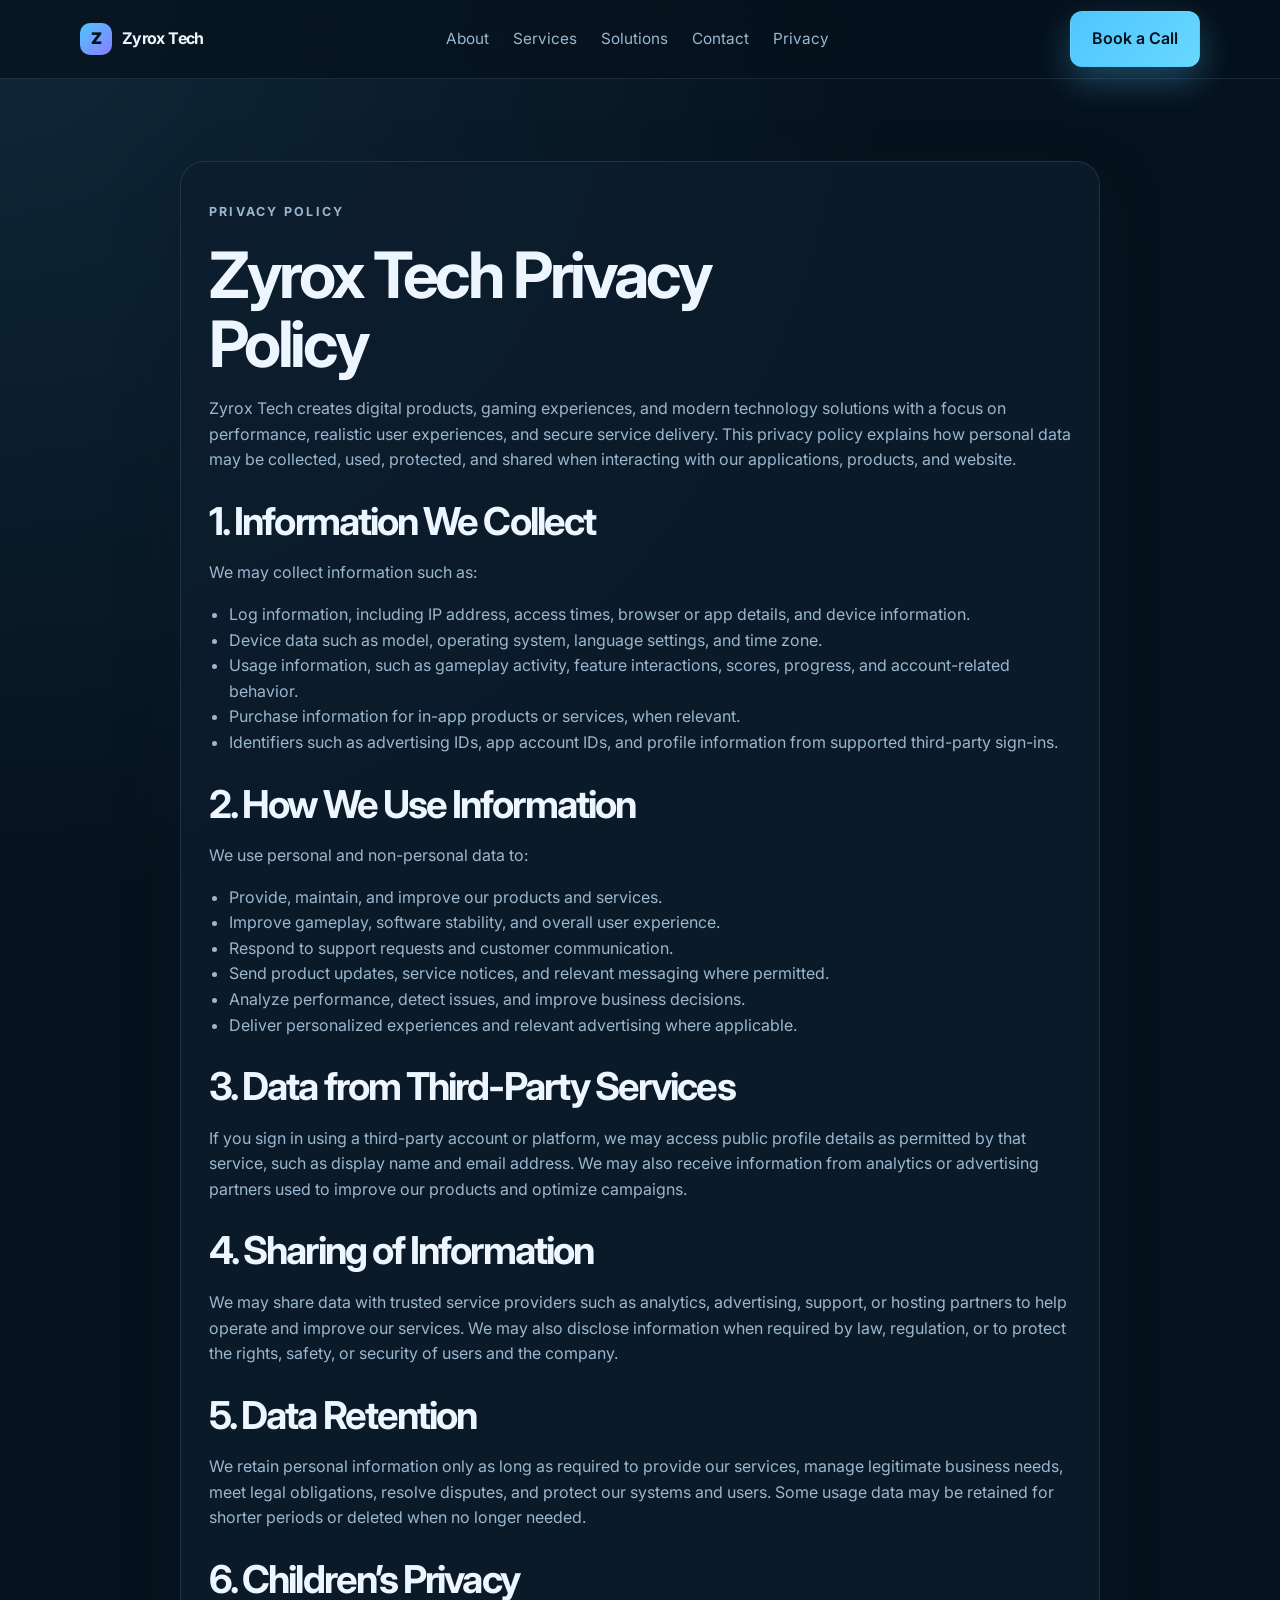
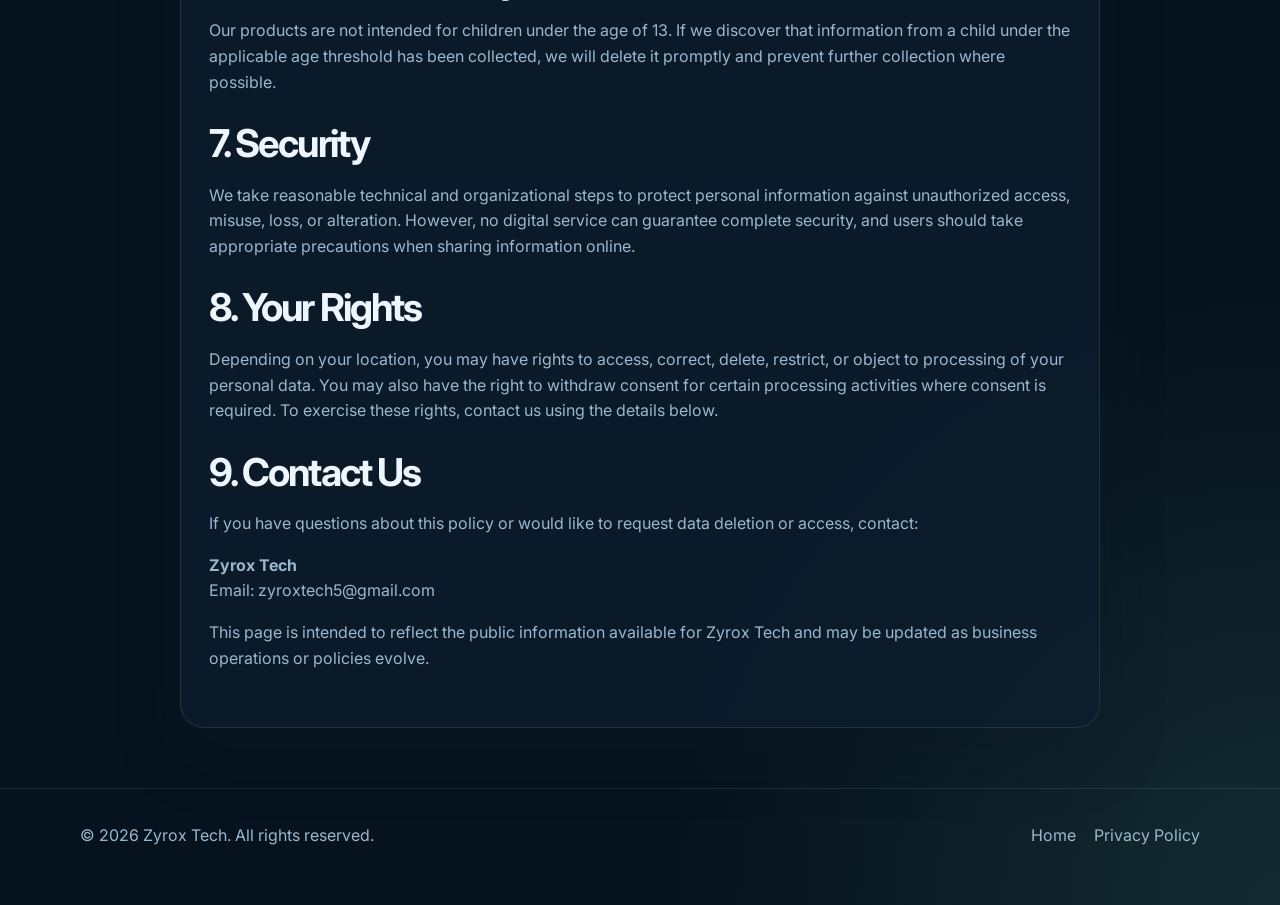
==== privacy.html @ b1bd2c1c "Create Zyrox Tech landing page and privacy policy website in the repository." ====
<!DOCTYPE html>
<html lang="en">
  <head>
    <meta charset="UTF-8" />
    <meta name="viewport" content="width=device-width, initial-scale=1.0" />
    <title>Privacy Policy | Zyrox Tech</title>
    <meta
      name="description"
      content="View the privacy policy for Zyrox Tech and learn how data is handled for games, products, and customer support."
    />
    <link rel="preconnect" href="https://fonts.googleapis.com" />
    <link rel="preconnect" href="https://fonts.gstatic.com" crossorigin />
    <link
      href="https://fonts.googleapis.com/css2?family=Inter:wght@400;500;600;700;800;900&display=swap"
      rel="stylesheet"
    />
    <link rel="stylesheet" href="styles.css" />
  </head>
  <body>
    <header class="site-header">
      <div class="container nav-wrap">
        <a href="index.html" class="brand" aria-label="Zyrox Tech home">
          <span class="brand-mark">Z</span>
          <span>Zyrox Tech</span>
        </a>

        <nav class="main-nav" aria-label="Main navigation">
          <a href="index.html#about">About</a>
          <a href="index.html#services">Services</a>
          <a href="index.html#solutions">Solutions</a>
          <a href="index.html#contact">Contact</a>
          <a href="privacy.html">Privacy</a>
        </nav>

        <a href="index.html#contact" class="button button-primary header-button">Book a Call</a>
      </div>
    </header>

    <main class="page-shell">
      <div class="container">
        <article class="policy-box">
          <p class="eyebrow">Privacy Policy</p>
          <h1>Zyrox Tech Privacy Policy</h1>

          <p>
            Zyrox Tech creates digital products, gaming experiences, and modern technology solutions with a focus on performance,
            realistic user experiences, and secure service delivery. This privacy policy explains how personal data may be collected,
            used, protected, and shared when interacting with our applications, products, and website.
          </p>

          <h2>1. Information We Collect</h2>
          <p>We may collect information such as:</p>
          <ul>
            <li>Log information, including IP address, access times, browser or app details, and device information.</li>
            <li>Device data such as model, operating system, language settings, and time zone.</li>
            <li>Usage information, such as gameplay activity, feature interactions, scores, progress, and account-related behavior.</li>
            <li>Purchase information for in-app products or services, when relevant.</li>
            <li>Identifiers such as advertising IDs, app account IDs, and profile information from supported third-party sign-ins.</li>
          </ul>

          <h2>2. How We Use Information</h2>
          <p>We use personal and non-personal data to:</p>
          <ul>
            <li>Provide, maintain, and improve our products and services.</li>
            <li>Improve gameplay, software stability, and overall user experience.</li>
            <li>Respond to support requests and customer communication.</li>
            <li>Send product updates, service notices, and relevant messaging where permitted.</li>
            <li>Analyze performance, detect issues, and improve business decisions.</li>
            <li>Deliver personalized experiences and relevant advertising where applicable.</li>
          </ul>

          <h2>3. Data from Third-Party Services</h2>
          <p>
            If you sign in using a third-party account or platform, we may access public profile details as permitted by that service,
            such as display name and email address. We may also receive information from analytics or advertising partners used to improve
            our products and optimize campaigns.
          </p>

          <h2>4. Sharing of Information</h2>
          <p>
            We may share data with trusted service providers such as analytics, advertising, support, or hosting partners to help operate
            and improve our services. We may also disclose information when required by law, regulation, or to protect the rights, safety,
            or security of users and the company.
          </p>

          <h2>5. Data Retention</h2>
          <p>
            We retain personal information only as long as required to provide our services, manage legitimate business needs, meet legal
            obligations, resolve disputes, and protect our systems and users. Some usage data may be retained for shorter periods or deleted
            when no longer needed.
          </p>

          <h2>6. Children’s Privacy</h2>
          <p>
            Our products are not intended for children under the age of 13. If we discover that information from a child under the applicable
            age threshold has been collected, we will delete it promptly and prevent further collection where possible.
          </p>

          <h2>7. Security</h2>
          <p>
            We take reasonable technical and organizational steps to protect personal information against unauthorized access, misuse, loss,
            or alteration. However, no digital service can guarantee complete security, and users should take appropriate precautions when
            sharing information online.
          </p>

          <h2>8. Your Rights</h2>
          <p>
            Depending on your location, you may have rights to access, correct, delete, restrict, or object to processing of your personal data.
            You may also have the right to withdraw consent for certain processing activities where consent is required. To exercise these rights,
            contact us using the details below.
          </p>

          <h2>9. Contact Us</h2>
          <p>If you have questions about this policy or would like to request data deletion or access, contact:</p>
          <p><strong>Zyrox Tech</strong><br />Email: zyroxtech5@gmail.com</p>

          <p>
            This page is intended to reflect the public information available for Zyrox Tech and may be updated as business operations or policies evolve.
          </p>
        </article>
      </div>
    </main>

    <footer class="site-footer">
      <div class="container footer-wrap">
        <p>© <span id="year"></span> Zyrox Tech. All rights reserved.</p>
        <div class="footer-links">
          <a href="index.html">Home</a>
          <a href="privacy.html">Privacy Policy</a>
        </div>
      </div>
    </footer>

    <script src="script.js"></script>
  </body>
</html>
---- styles.css ----
* {
  box-sizing: border-box;
}

:root {
  --bg: #06121d;
  --bg-soft: #0d1d2d;
  --panel: rgba(13, 29, 45, 0.75);
  --panel-strong: #11273b;
  --card: #102334;
  --card-2: #0c1d2d;
  --line: rgba(174, 213, 255, 0.12);
  --text: #edf6ff;
  --muted: #9bb7ce;
  --primary: #4ec5ff;
  --primary-2: #7ae0c8;
  --accent: #8a7dff;
  --shadow: 0 24px 60px rgba(14, 25, 38, 0.45);
}

html {
  scroll-behavior: smooth;
}

body {
  margin: 0;
  font-family: "Inter", sans-serif;
  background:
    radial-gradient(circle at top left, rgba(78, 197, 255, 0.12), transparent 32%),
    radial-gradient(circle at bottom right, rgba(122, 224, 200, 0.12), transparent 22%),
    var(--bg);
  color: var(--text);
  line-height: 1.6;
}

img {
  max-width: 100%;
  display: block;
}

a {
  color: inherit;
  text-decoration: none;
}

button,
input,
textarea {
  font: inherit;
}

.container {
  width: min(1120px, calc(100% - 32px));
  margin: 0 auto;
}

.site-header {
  position: sticky;
  top: 0;
  z-index: 30;
  backdrop-filter: blur(16px);
  background: rgba(6, 18, 29, 0.75);
  border-bottom: 1px solid var(--line);
}

.nav-wrap {
  display: flex;
  align-items: center;
  justify-content: space-between;
  min-height: 78px;
  gap: 24px;
}

.brand {
  display: inline-flex;
  align-items: center;
  gap: 10px;
  font-weight: 700;
  letter-spacing: -0.04em;
}

.brand-mark {
  display: grid;
  place-items: center;
  width: 32px;
  height: 32px;
  border-radius: 10px;
  background: linear-gradient(135deg, var(--primary), var(--accent));
  color: #03121d;
  font-weight: 900;
}

.main-nav {
  display: flex;
  align-items: center;
  gap: 24px;
  color: var(--muted);
  font-size: 0.96rem;
}

.main-nav a {
  transition: color 0.2s ease;
}

.main-nav a:hover,
.footer-links a:hover {
  color: var(--text);
}

.button {
  display: inline-flex;
  align-items: center;
  justify-content: center;
  padding: 0.9rem 1.3rem;
  border-radius: 12px;
  border: 1px solid transparent;
  font-weight: 600;
  transition: transform 0.2s ease, box-shadow 0.2s ease, border-color 0.2s ease;
}

.button:hover {
  transform: translateY(-1px);
}

.button-primary {
  background: linear-gradient(135deg, var(--primary), #68d8ff);
  color: #03121d;
  box-shadow: 0 14px 34px rgba(78, 197, 255, 0.3);
}

.button-secondary {
  border-color: rgba(255, 255, 255, 0.12);
  background: rgba(255, 255, 255, 0.02);
  color: var(--text);
}

.hero {
  padding: 96px 0 52px;
}

.hero-grid {
  display: grid;
  grid-template-columns: 1.15fr 0.85fr;
  align-items: center;
  gap: 40px;
}

.eyebrow {
  margin: 0 0 18px;
  color: var(--primary-2);
  font-size: 0.78rem;
  letter-spacing: 0.18em;
  text-transform: uppercase;
  font-weight: 700;
}

h1,
h2,
h3 {
  margin: 0 0 18px;
  letter-spacing: -0.05em;
  line-height: 1.08;
}

h1 {
  font-size: clamp(2.8rem, 5vw, 5rem);
  max-width: 620px;
}

h2 {
  font-size: clamp(2rem, 3vw, 3rem);
}

.hero-text,
.contact-copy,
.info-card p,
.process-item p,
.split-grid p,
.site-footer p {
  color: var(--muted);
}

.hero-text {
  max-width: 580px;
  font-size: 1.04rem;
}

.hero-actions {
  display: flex;
  gap: 14px;
  margin: 28px 0 34px;
  flex-wrap: wrap;
}

.hero-points {
  list-style: none;
  padding: 0;
  display: flex;
  flex-wrap: wrap;
  gap: 22px;
  color: var(--muted);
  font-size: 0.92rem;
}

.hero-points li {
  position: relative;
  padding-left: 18px;
}

.hero-points li::before {
  content: "";
  position: absolute;
  left: 0;
  top: 50%;
  transform: translateY(-50%);
  width: 8px;
  height: 8px;
  border-radius: 50%;
  background: linear-gradient(135deg, var(--primary-2), var(--primary));
}

.hero-panel {
  position: relative;
  min-height: 430px;
  display: flex;
  flex-direction: column;
  justify-content: center;
  gap: 18px;
}

.panel-card {
  width: min(420px, 100%);
  background: linear-gradient(180deg, rgba(17, 39, 59, 0.9), rgba(12, 29, 45, 0.9));
  border: 1px solid var(--line);
  border-radius: 22px;
  box-shadow: var(--shadow);
}

.top-card {
  padding: 30px 28px;
  margin-left: 46px;
  min-height: 130px;
}

.label {
  display: block;
  margin-bottom: 18px;
  color: var(--muted);
  font-size: 0.72rem;
  letter-spacing: 0.12em;
  text-transform: uppercase;
}

.top-card strong,
.metric-card strong,
.mini-card strong {
  display: block;
  font-size: clamp(1.8rem, 3vw, 2.4rem);
  letter-spacing: -0.06em;
}

.top-card small {
  color: var(--muted);
}

.metric-card {
  display: flex;
  justify-content: space-between;
  gap: 18px;
  padding: 26px 22px;
  margin-left: 10px;
}

.metric-card > div {
  flex: 1;
}

.mini-card {
  display: flex;
  align-items: center;
  gap: 16px;
  padding: 18px 20px;
  margin-left: 74px;
}

.dot {
  width: 14px;
  height: 14px;
  border-radius: 50%;
  background: linear-gradient(135deg, var(--primary-2), var(--primary));
  box-shadow: 0 0 18px rgba(122, 224, 200, 0.7);
}

.logo-strip {
  padding: 18px 0 8px;
}

.logo-row {
  display: grid;
  grid-template-columns: repeat(5, minmax(0, 1fr));
  gap: 16px;
  padding: 18px 0;
  border-top: 1px solid var(--line);
  border-bottom: 1px solid var(--line);
  color: rgba(237, 246, 255, 0.75);
  text-transform: uppercase;
  letter-spacing: 0.18em;
  font-size: 0.72rem;
  text-align: center;
}

.section {
  padding: 90px 0;
}

.alt-section {
  background: rgba(255, 255, 255, 0.015);
  border-top: 1px solid var(--line);
  border-bottom: 1px solid var(--line);
}

.split-grid {
  display: grid;
  grid-template-columns: 1fr 1fr;
  gap: 36px;
  align-items: center;
}

.section-head {
  margin-bottom: 32px;
}

.section-head.narrow {
  max-width: 670px;
}

.card-grid {
  display: grid;
  grid-template-columns: repeat(4, minmax(0, 1fr));
  gap: 22px;
}

.info-card {
  padding: 24px 22px 26px;
  border-radius: 22px;
  background: linear-gradient(180deg, rgba(13, 29, 45, 0.9), rgba(9, 22, 36, 0.95));
  border: 1px solid var(--line);
}

.icon {
  display: inline-flex;
  align-items: center;
  justify-content: center;
  width: 56px;
  height: 56px;
  border-radius: 16px;
  margin-bottom: 18px;
  background: linear-gradient(135deg, rgba(78, 197, 255, 0.16), rgba(122, 224, 200, 0.16));
  color: var(--primary);
  font-weight: 700;
}

.info-card h3,
.process-item h3 {
  font-size: 1.35rem;
}

.process-grid {
  display: grid;
  grid-template-columns: repeat(4, minmax(0, 1fr));
  gap: 18px;
}

.process-item {
  padding: 24px 20px;
  border-radius: 20px;
  background: rgba(255, 255, 255, 0.02);
  border: 1px solid var(--line);
}

.process-item span {
  display: inline-block;
  margin-bottom: 18px;
  color: var(--primary);
  font-weight: 700;
}

.stats-section {
  padding-top: 0;
}

.stats-grid {
  display: grid;
  grid-template-columns: repeat(4, minmax(0, 1fr));
  gap: 18px;
}

.stats-grid > div {
  padding: 28px 20px;
  text-align: center;
  border-radius: 20px;
  background: linear-gradient(180deg, rgba(17, 39, 59, 0.8), rgba(10, 21, 32, 0.92));
  border: 1px solid var(--line);
}

.stats-grid strong {
  display: block;
  font-size: clamp(1.9rem, 3vw, 2.7rem);
  letter-spacing: -0.06em;
}

.stats-grid span {
  color: var(--muted);
}

.contact-wrap {
  display: grid;
  grid-template-columns: 0.9fr 1.1fr;
  gap: 30px;
  align-items: center;
}

.contact-form {
  display: flex;
  flex-direction: column;
  gap: 18px;
  padding: 26px;
  border-radius: 22px;
  background: linear-gradient(180deg, rgba(13, 29, 45, 0.92), rgba(9, 22, 36, 0.95));
  border: 1px solid var(--line);
  box-shadow: var(--shadow);
}

.contact-form label {
  display: flex;
  flex-direction: column;
  gap: 10px;
  color: var(--muted);
  font-size: 0.9rem;
}

.contact-form input,
.contact-form textarea {
  width: 100%;
  border: 1px solid rgba(255, 255, 255, 0.1);
  border-radius: 12px;
  background: rgba(255, 255, 255, 0.012);
  padding: 0.9rem 1rem;
  color: var(--text);
  resize: vertical;
}

.contact-form input:focus,
.contact-form textarea:focus {
  outline: 2px solid rgba(78, 197, 255, 0.35);
  border-color: rgba(78, 197, 255, 0.38);
}

.site-footer {
  padding: 18px 0 40px;
  border-top: 1px solid var(--line);
}

.footer-wrap {
  display: flex;
  align-items: center;
  justify-content: space-between;
  gap: 18px;
  flex-wrap: wrap;
}

.footer-links {
  display: flex;
  align-items: center;
  gap: 18px;
  color: var(--muted);
}


.page-shell {
  padding: 82px 0 60px;
}

.policy-box {
  max-width: 920px;
  margin: 0 auto;
  padding: 40px 28px;
  border: 1px solid var(--line);
  background: rgba(13, 29, 45, 0.8);
  border-radius: 24px;
  box-shadow: var(--shadow);
}

.policy-box p,
.policy-box li,
.policy-box h2,
.policy-box h3 {
  color: var(--text);
}

.policy-box p,
.policy-box li {
  color: var(--muted);
}

.policy-box ul {
  margin-top: 12px;
  padding-left: 20px;
}

.policy-box h2 {
  margin-top: 28px;
}

@media (max-width: 980px) {
  .card-grid,
  .process-grid,
  .stats-grid,
  .logo-row {
    grid-template-columns: repeat(2, minmax(0, 1fr));
  }

  .hero-grid,
  .split-grid,
  .contact-wrap {
    grid-template-columns: 1fr;
  }
}

@media (max-width: 720px) {
  .main-nav {
    display: none;
  }

  .header-button {
    display: none;
  }

  .card-grid,
  .process-grid,
  .stats-grid,
  .logo-row {
    grid-template-columns: 1fr;
  }

  .hero {
    padding-top: 64px;
  }

  .hero-panel {
    min-height: auto;
  }

  .top-card,
  .metric-card,
  .mini-card {
    margin-left: 0;
  }

  .site-footer {
    padding-bottom: 32px;
  }
}
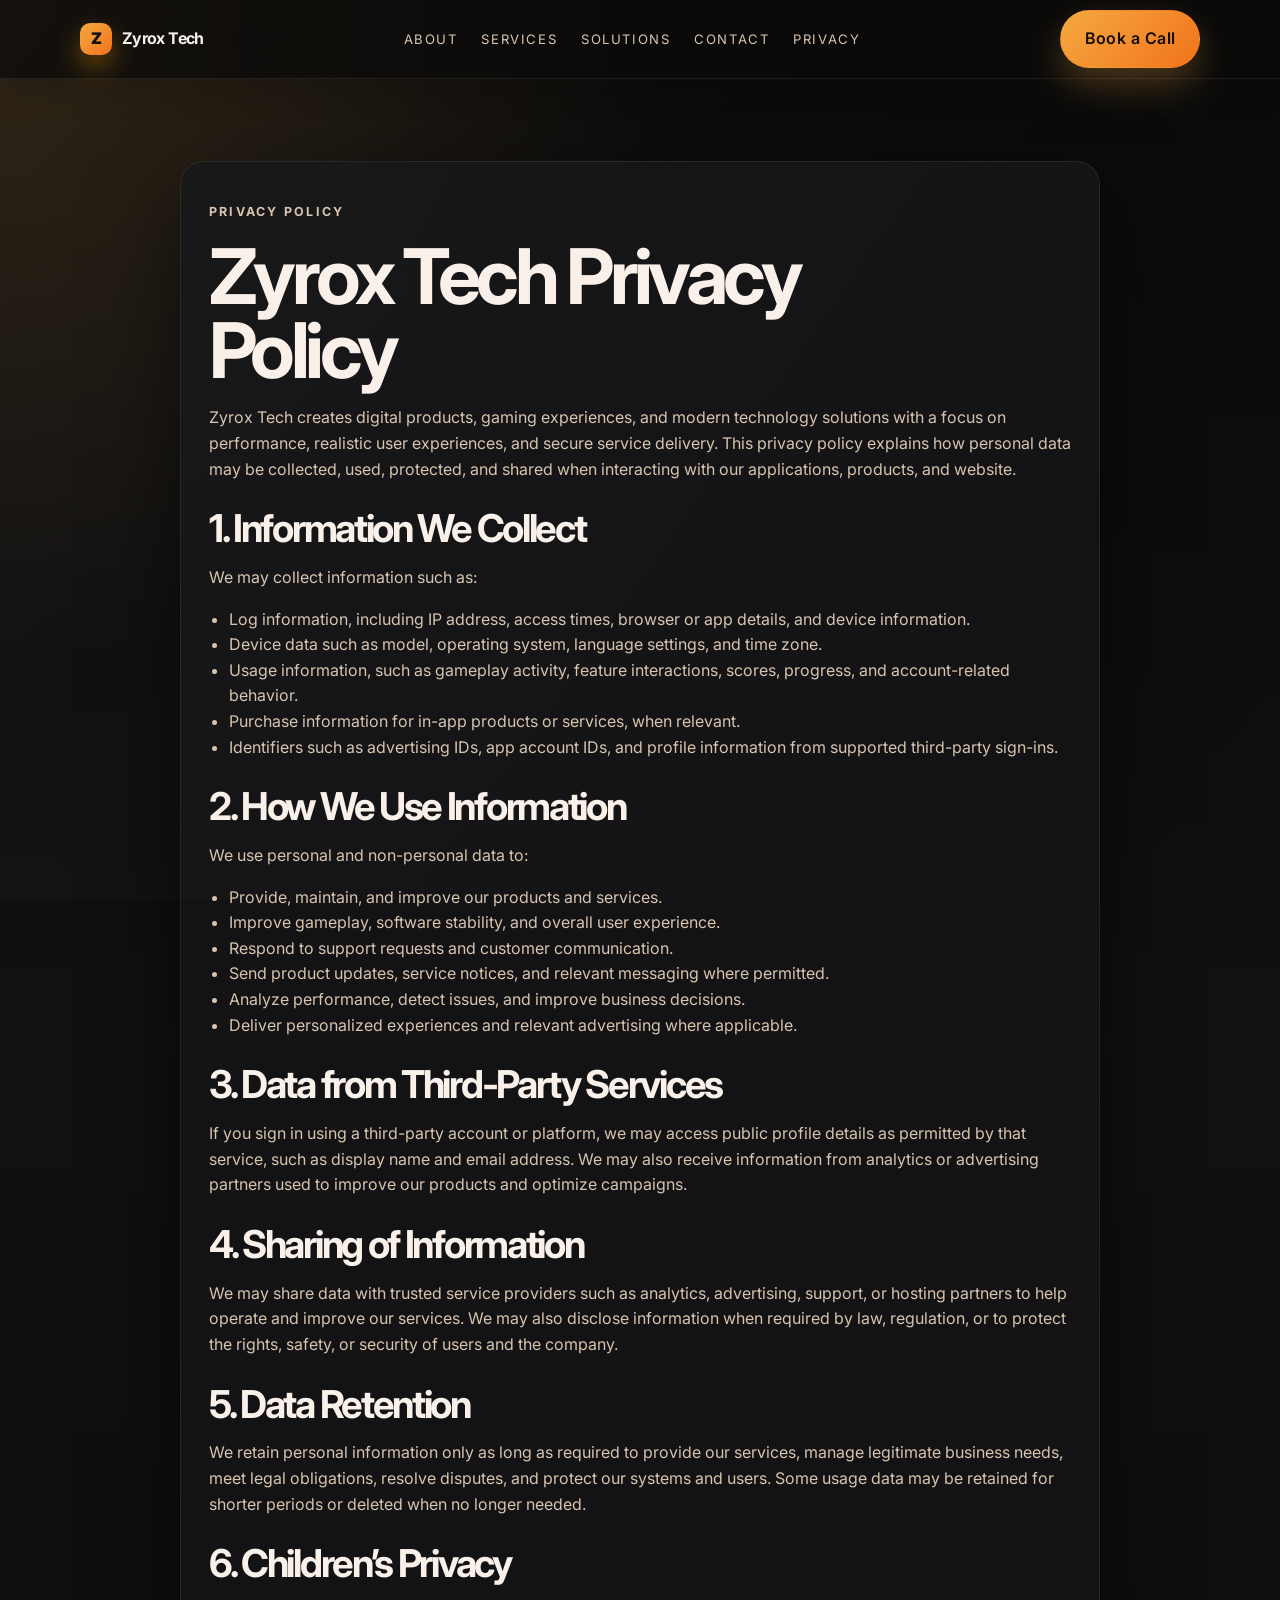
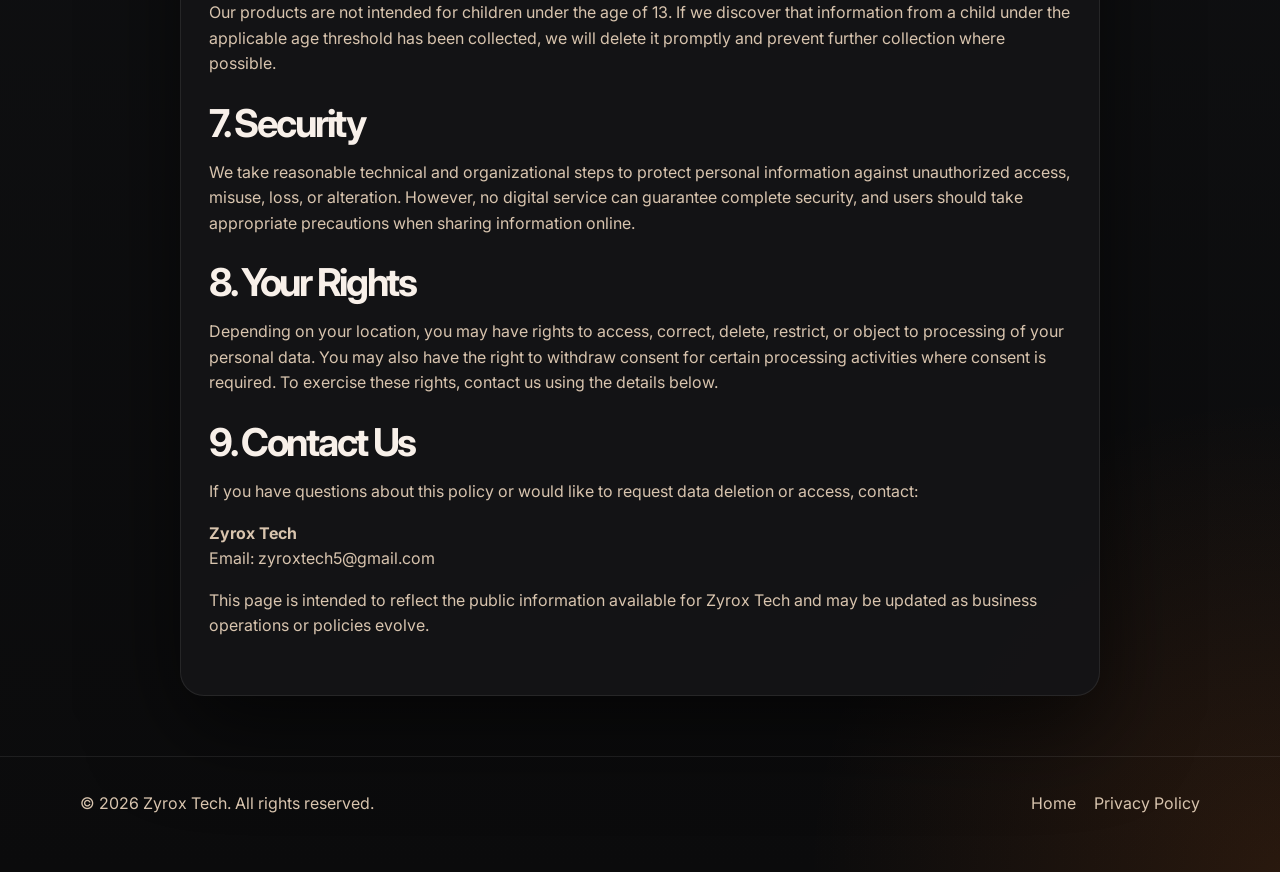
==== commit 03cf1dcc: "Add sitemap and deploy site metadata" ====
--- a/privacy.html
+++ b/privacy.html
@@ -14,6 +14,7 @@
       href="https://fonts.googleapis.com/css2?family=Inter:wght@400;500;600;700;800;900&display=swap"
       rel="stylesheet"
     />
+    <link rel="sitemap" type="application/xml" title="Sitemap" href="/sitemap.xml" />
     <link rel="stylesheet" href="styles.css" />
   </head>
   <body>
--- a/styles.css
+++ b/styles.css
@@ -3,19 +3,19 @@
 }
 
 :root {
-  --bg: #06121d;
-  --bg-soft: #0d1d2d;
-  --panel: rgba(13, 29, 45, 0.75);
-  --panel-strong: #11273b;
-  --card: #102334;
-  --card-2: #0c1d2d;
-  --line: rgba(174, 213, 255, 0.12);
-  --text: #edf6ff;
-  --muted: #9bb7ce;
-  --primary: #4ec5ff;
-  --primary-2: #7ae0c8;
-  --accent: #8a7dff;
-  --shadow: 0 24px 60px rgba(14, 25, 38, 0.45);
+  --bg: #0a0a0a;
+  --bg-soft: #121214;
+  --panel: rgba(18, 18, 21, 0.86);
+  --panel-strong: #1d1d1f;
+  --card: #121316;
+  --card-2: #17181a;
+  --line: rgba(255, 255, 255, 0.08);
+  --text: #f8f0e9;
+  --muted: #d8c4ae;
+  --primary: #f4a940;
+  --primary-2: #f2731b;
+  --accent: #f7d7a4;
+  --shadow: 0 32px 90px rgba(0, 0, 0, 0.58);
 }
 
 html {
@@ -26,11 +26,19 @@
   margin: 0;
   font-family: "Inter", sans-serif;
   background:
-    radial-gradient(circle at top left, rgba(78, 197, 255, 0.12), transparent 32%),
-    radial-gradient(circle at bottom right, rgba(122, 224, 200, 0.12), transparent 22%),
-    var(--bg);
+    radial-gradient(circle at top left, rgba(244, 169, 64, 0.15), transparent 24%),
+    radial-gradient(circle at bottom right, rgba(242, 115, 27, 0.13), transparent 17%),
+    linear-gradient(180deg, #090909 0%, #101113 42%, #0b0b0c 100%);
   color: var(--text);
   line-height: 1.6;
+}
+
+body::before {
+  content: "";
+  position: fixed;
+  inset: 0;
+  pointer-events: none;
+  background: linear-gradient(125deg, rgba(255, 255, 255, 0.025), rgba(255, 255, 255, 0));
 }
 
 img {
@@ -58,9 +66,10 @@
   position: sticky;
   top: 0;
   z-index: 30;
-  backdrop-filter: blur(16px);
-  background: rgba(6, 18, 29, 0.75);
+  backdrop-filter: blur(18px);
+  background: rgba(10, 10, 10, 0.72);
   border-bottom: 1px solid var(--line);
+  box-shadow: 0 10px 30px rgba(0, 0, 0, 0.18);
 }
 
 .nav-wrap {
@@ -85,9 +94,10 @@
   width: 32px;
   height: 32px;
   border-radius: 10px;
-  background: linear-gradient(135deg, var(--primary), var(--accent));
-  color: #03121d;
+  background: linear-gradient(135deg, var(--primary), var(--primary-2));
+  color: #120f0d;
   font-weight: 900;
+  box-shadow: 0 12px 26px rgba(245, 158, 11, 0.38);
 }
 
 .main-nav {
@@ -95,26 +105,48 @@
   align-items: center;
   gap: 24px;
   color: var(--muted);
-  font-size: 0.96rem;
+  font-size: 0.82rem;
+  letter-spacing: 0.12em;
+  text-transform: uppercase;
 }
 
 .main-nav a {
+  position: relative;
   transition: color 0.2s ease;
 }
 
 .main-nav a:hover,
+.main-nav a.active,
 .footer-links a:hover {
   color: var(--text);
 }
 
+.main-nav a::after {
+  content: "";
+  position: absolute;
+  left: 0;
+  bottom: -8px;
+  width: 100%;
+  height: 1px;
+  background: linear-gradient(90deg, var(--primary), transparent);
+  opacity: 0;
+  transition: opacity 0.2s ease;
+}
+
+.main-nav a:hover::after,
+.main-nav a.active::after {
+  opacity: 1;
+}
+
 .button {
   display: inline-flex;
   align-items: center;
   justify-content: center;
-  padding: 0.9rem 1.3rem;
-  border-radius: 12px;
+  padding: 0.95rem 1.45rem;
+  border-radius: 999px;
   border: 1px solid transparent;
   font-weight: 600;
+  letter-spacing: 0.03em;
   transition: transform 0.2s ease, box-shadow 0.2s ease, border-color 0.2s ease;
 }
 
@@ -123,13 +155,13 @@
 }
 
 .button-primary {
-  background: linear-gradient(135deg, var(--primary), #68d8ff);
-  color: #03121d;
-  box-shadow: 0 14px 34px rgba(78, 197, 255, 0.3);
+  background: linear-gradient(135deg, var(--primary), var(--primary-2));
+  color: #120d08;
+  box-shadow: 0 16px 36px rgba(244, 169, 64, 0.28);
 }
 
 .button-secondary {
-  border-color: rgba(255, 255, 255, 0.12);
+  border-color: rgba(255, 255, 255, 0.09);
   background: rgba(255, 255, 255, 0.02);
   color: var(--text);
 }
@@ -140,14 +172,14 @@
 
 .hero-grid {
   display: grid;
-  grid-template-columns: 1.15fr 0.85fr;
-  align-items: center;
-  gap: 40px;
+  grid-template-columns: 1.18fr 0.82fr;
+  align-items: center;
+  gap: 48px;
 }
 
 .eyebrow {
   margin: 0 0 18px;
-  color: var(--primary-2);
+  color: var(--accent);
   font-size: 0.78rem;
   letter-spacing: 0.18em;
   text-transform: uppercase;
@@ -158,12 +190,12 @@
 h2,
 h3 {
   margin: 0 0 18px;
-  letter-spacing: -0.05em;
-  line-height: 1.08;
+  letter-spacing: -0.06em;
+  line-height: 0.96;
 }
 
 h1 {
-  font-size: clamp(2.8rem, 5vw, 5rem);
+  font-size: clamp(3.1rem, 6vw, 6rem);
   max-width: 620px;
 }
 
@@ -181,8 +213,9 @@
 }
 
 .hero-text {
-  max-width: 580px;
-  font-size: 1.04rem;
+  max-width: 560px;
+  font-size: 1.08rem;
+  color: rgba(216, 196, 174, 0.9);
 }
 
 .hero-actions {
@@ -217,6 +250,7 @@
   height: 8px;
   border-radius: 50%;
   background: linear-gradient(135deg, var(--primary-2), var(--primary));
+  box-shadow: 0 0 16px rgba(245, 158, 11, 0.6);
 }
 
 .hero-panel {
@@ -230,9 +264,9 @@
 
 .panel-card {
   width: min(420px, 100%);
-  background: linear-gradient(180deg, rgba(17, 39, 59, 0.9), rgba(12, 29, 45, 0.9));
-  border: 1px solid var(--line);
-  border-radius: 22px;
+  background: linear-gradient(180deg, rgba(26, 25, 27, 0.98), rgba(15, 15, 18, 0.96));
+  border: 1px solid rgba(255, 255, 255, 0.06);
+  border-radius: 26px;
   box-shadow: var(--shadow);
 }
 
@@ -240,12 +274,13 @@
   padding: 30px 28px;
   margin-left: 46px;
   min-height: 130px;
+  border-color: rgba(245, 158, 11, 0.2);
 }
 
 .label {
   display: block;
   margin-bottom: 18px;
-  color: var(--muted);
+  color: rgba(247, 209, 138, 0.75);
   font-size: 0.72rem;
   letter-spacing: 0.12em;
   text-transform: uppercase;
@@ -288,7 +323,7 @@
   height: 14px;
   border-radius: 50%;
   background: linear-gradient(135deg, var(--primary-2), var(--primary));
-  box-shadow: 0 0 18px rgba(122, 224, 200, 0.7);
+  box-shadow: 0 0 18px rgba(245, 158, 11, 0.72);
 }
 
 .logo-strip {
@@ -302,7 +337,7 @@
   padding: 18px 0;
   border-top: 1px solid var(--line);
   border-bottom: 1px solid var(--line);
-  color: rgba(237, 246, 255, 0.75);
+  color: rgba(247, 241, 234, 0.7);
   text-transform: uppercase;
   letter-spacing: 0.18em;
   font-size: 0.72rem;
@@ -343,19 +378,26 @@
 .info-card {
   padding: 24px 22px 26px;
   border-radius: 22px;
-  background: linear-gradient(180deg, rgba(13, 29, 45, 0.9), rgba(9, 22, 36, 0.95));
+  background: linear-gradient(180deg, rgba(20, 20, 23, 0.95), rgba(12, 12, 14, 0.98));
   border: 1px solid var(--line);
+  transition: transform 0.2s ease, border-color 0.2s ease, box-shadow 0.2s ease;
+}
+
+.info-card:hover {
+  transform: translateY(-2px);
+  border-color: rgba(245, 158, 11, 0.28);
+  box-shadow: 0 18px 38px rgba(0, 0, 0, 0.2);
 }
 
 .icon {
   display: inline-flex;
   align-items: center;
   justify-content: center;
-  width: 56px;
-  height: 56px;
-  border-radius: 16px;
+  width: 58px;
+  height: 58px;
+  border-radius: 14px;
   margin-bottom: 18px;
-  background: linear-gradient(135deg, rgba(78, 197, 255, 0.16), rgba(122, 224, 200, 0.16));
+  background: linear-gradient(135deg, rgba(245, 158, 11, 0.18), rgba(249, 115, 22, 0.12));
   color: var(--primary);
   font-weight: 700;
 }
@@ -399,7 +441,7 @@
   padding: 28px 20px;
   text-align: center;
   border-radius: 20px;
-  background: linear-gradient(180deg, rgba(17, 39, 59, 0.8), rgba(10, 21, 32, 0.92));
+  background: linear-gradient(180deg, rgba(24, 23, 26, 0.9), rgba(12, 12, 16, 0.98));
   border: 1px solid var(--line);
 }
 
@@ -426,7 +468,7 @@
   gap: 18px;
   padding: 26px;
   border-radius: 22px;
-  background: linear-gradient(180deg, rgba(13, 29, 45, 0.92), rgba(9, 22, 36, 0.95));
+  background: linear-gradient(180deg, rgba(20, 20, 23, 0.96), rgba(12, 12, 16, 0.98));
   border: 1px solid var(--line);
   box-shadow: var(--shadow);
 }
@@ -442,9 +484,9 @@
 .contact-form input,
 .contact-form textarea {
   width: 100%;
-  border: 1px solid rgba(255, 255, 255, 0.1);
+  border: 1px solid rgba(255, 255, 255, 0.08);
   border-radius: 12px;
-  background: rgba(255, 255, 255, 0.012);
+  background: rgba(255, 255, 255, 0.02);
   padding: 0.9rem 1rem;
   color: var(--text);
   resize: vertical;
@@ -452,8 +494,8 @@
 
 .contact-form input:focus,
 .contact-form textarea:focus {
-  outline: 2px solid rgba(78, 197, 255, 0.35);
-  border-color: rgba(78, 197, 255, 0.38);
+  outline: 2px solid rgba(245, 158, 11, 0.34);
+  border-color: rgba(245, 158, 11, 0.42);
 }
 
 .site-footer {
@@ -475,7 +517,6 @@
   gap: 18px;
   color: var(--muted);
 }
-
 
 .page-shell {
   padding: 82px 0 60px;
@@ -486,7 +527,7 @@
   margin: 0 auto;
   padding: 40px 28px;
   border: 1px solid var(--line);
-  background: rgba(13, 29, 45, 0.8);
+  background: rgba(20, 20, 23, 0.9);
   border-radius: 24px;
   box-shadow: var(--shadow);
 }
